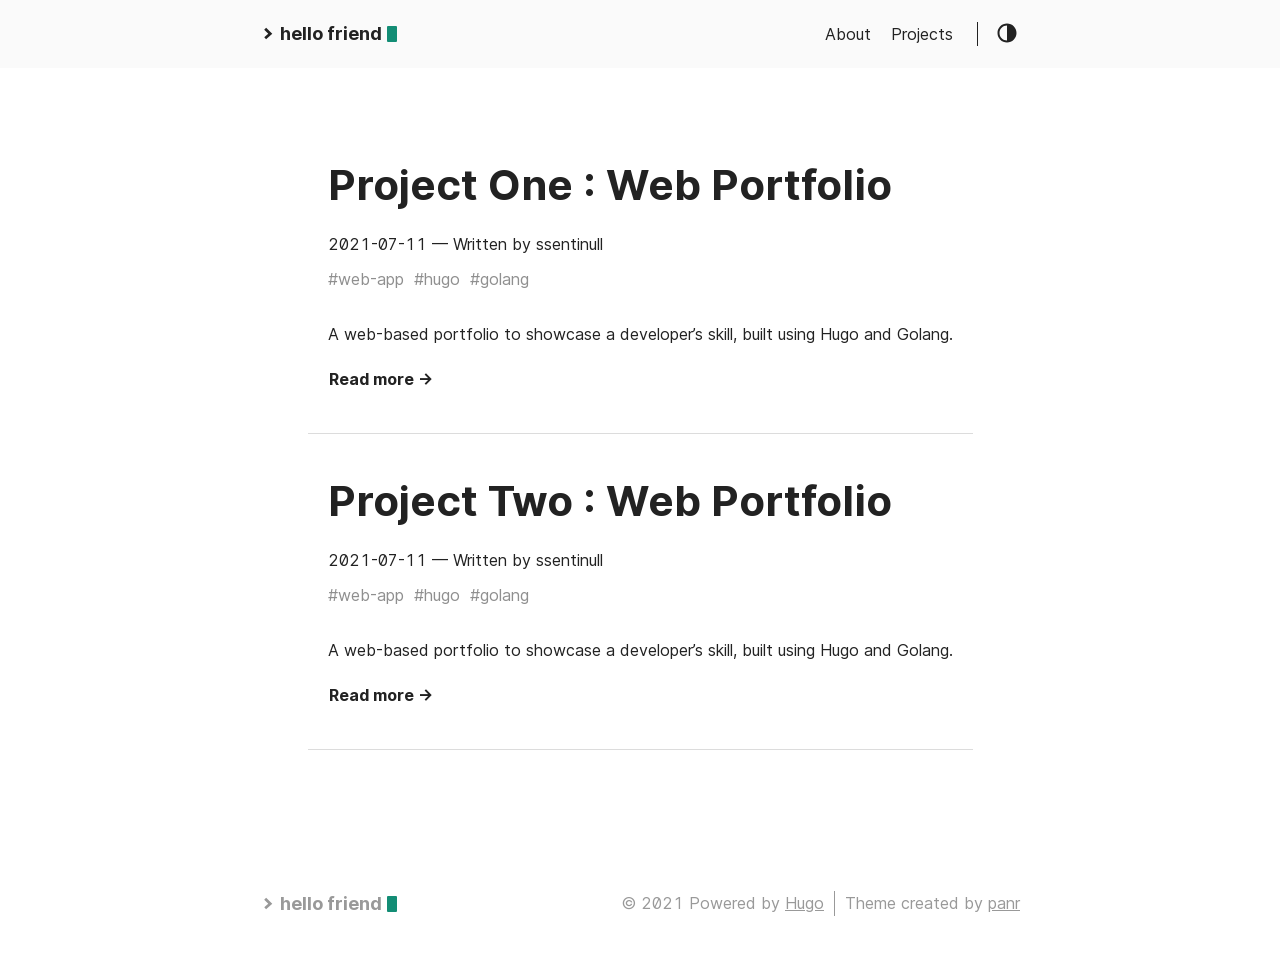
==== projects/index.html @ eb43e6ff "feat: new portfolio" ====
<!DOCTYPE html>
<html lang="en">
  <head>
    
      <title>
        Projects ::
        Hello Friend — A simple theme for Hugo
      </title>
    
    <meta http-equiv="content-type" content="text/html; charset=utf-8" />
<meta name="viewport" content="width=device-width, initial-scale=1.0" />
<meta
  name="description"
  content=""
/>
<meta
  name="keywords"
  content=""
/>
<meta name="robots" content="noodp" />
<link rel="canonical" href="/projects/" />





<link rel="stylesheet" href="/assets/style.css" />

<link rel="stylesheet" href="/style.css" />


<link
  rel="apple-touch-icon-precomposed"
  sizes="144x144"
  href="/img/apple-touch-icon-144-precomposed.png"
/>
<link rel="shortcut icon" href="/img/favicon.png" />


<link href="/assets/fonts/Inter-Italic.woff2" rel="preload" type="font/woff2" as="font" crossorigin="">
<link href="/assets/fonts/Inter-Regular.woff2" rel="preload" type="font/woff2" as="font" crossorigin="">
<link href="/assets/fonts/Inter-Medium.woff2" rel="preload" type="font/woff2" as="font" crossorigin="">
<link href="/assets/fonts/Inter-MediumItalic.woff2" rel="preload" type="font/woff2" as="font" crossorigin="">
<link href="/assets/fonts/Inter-Bold.woff2" rel="preload" type="font/woff2" as="font" crossorigin="">
<link href="/assets/fonts/Inter-BoldItalic.woff2" rel="preload" type="font/woff2" as="font" crossorigin="">


<meta name="twitter:card" content="summary"/>
<meta name="twitter:title" content="Projects"/>
<meta name="twitter:description" content=""/>



<meta property="og:title" content="Projects" />
<meta property="og:description" content="" />
<meta property="og:type" content="website" />
<meta property="og:url" content="/projects/" />
<meta property="og:updated_time" content="2021-07-11T00:00:00+00:00" /><meta property="og:site_name" content="Hello Friend" />



<link rel="alternate" type="application/rss+xml" href="/projects/index.xml" title="Hello Friend" />



  </head>
  <body class="">
    <div class="container">
      <header class="header">
  <span class="header__inner">
    <a
  href="/projects"
  class="logo"
  style="text-decoration: none;"
>
  
    <span class="logo__mark"><svg xmlns="http://www.w3.org/2000/svg" class="greater-icon" viewBox="0 0 44 44">
  <path fill="none" d="M15 8l14.729 14.382L15 35.367" />
</svg>
</span>
    <span class="logo__text"
      >hello friend</span
    >
    <span class="logo__cursor"></span>
  
</a>

    <span class="header__right">
      
        <nav class="menu">
  <ul class="menu__inner menu__inner--desktop">
    
      
        
          <li><a href="/about">About</a></li>
        
      
        
          <li><a href="/projects">Projects</a></li>
        
      
      
      
  </ul>

  <ul class="menu__inner menu__inner--mobile">
    
      
        <li><a href="/about">About</a></li>
      
    
      
        <li><a href="/projects">Projects</a></li>
      
    
  </ul>
</nav>

        <span class="menu-trigger">
          <svg xmlns="http://www.w3.org/2000/svg" viewBox="0 0 24 24">
            <path d="M0 0h24v24H0z" fill="none" />
            <path d="M3 18h18v-2H3v2zm0-5h18v-2H3v2zm0-7v2h18V6H3z" />
          </svg>
        </span>
      
      <span class="theme-toggle">
        <svg
  class="theme-toggler"
  width="24"
  height="24"
  viewBox="0 0 48 48"
  fill="none"
  xmlns="http://www.w3.org/2000/svg"
>
  <path
    d="M22 41C32.4934 41 41 32.4934 41 22C41 11.5066 32.4934 3 22
  3C11.5066 3 3 11.5066 3 22C3 32.4934 11.5066 41 22 41ZM7 22C7
  13.7157 13.7157 7 22 7V37C13.7157 37 7 30.2843 7 22Z"
  />
</svg>

      </span>
    </span>
  </span>
</header>


      <div class="content">
        
  <div class="posts">
    
      <div class="post on-list">
        <h1 class="post-title"><a href="/projects/project-one/">Project One : Web Portfolio</a></h1>
        <div class="post-meta">
          
            <span class="post-date">
              2021-07-11
            </span>

            
          
          
            <span class="post-author"
              >— Written by ssentinull</span
            >


          
        </div>

        
          <span class="post-tags">
            
              <a href="/tags/web-app/">#web-app</a>&nbsp;
            
              <a href="/tags/hugo/">#hugo</a>&nbsp;
            
              <a href="/tags/golang/">#golang</a>&nbsp;
            
          </span>
        

        

        <div class="post-content">
          
            A web-based portfolio to showcase a developer&rsquo;s skill, built using Hugo and Golang.
            
        </div>
        
          <div>
            <a class="read-more button" href="/projects/project-one/"
              >Read more →</a
            >
          </div>
        
      </div>
    
      <div class="post on-list">
        <h1 class="post-title"><a href="/projects/project-two/">Project Two : Web Portfolio</a></h1>
        <div class="post-meta">
          
            <span class="post-date">
              2021-07-11
            </span>

            
          
          
            <span class="post-author"
              >— Written by ssentinull</span
            >


          
        </div>

        
          <span class="post-tags">
            
              <a href="/tags/web-app/">#web-app</a>&nbsp;
            
              <a href="/tags/hugo/">#hugo</a>&nbsp;
            
              <a href="/tags/golang/">#golang</a>&nbsp;
            
          </span>
        

        

        <div class="post-content">
          
            A web-based portfolio to showcase a developer&rsquo;s skill, built using Hugo and Golang.
            
        </div>
        
          <div>
            <a class="read-more button" href="/projects/project-two/"
              >Read more →</a
            >
          </div>
        
      </div>
    
    <div class="pagination">
  <div class="pagination__buttons">
    
    
  </div>
</div>

  </div>

      </div>

      
        <footer class="footer">
  <div class="footer__inner">
    
      <a
  href="/projects"
  class="logo"
  style="text-decoration: none;"
>
  
    <span class="logo__mark"><svg xmlns="http://www.w3.org/2000/svg" class="greater-icon" viewBox="0 0 44 44">
  <path fill="none" d="M15 8l14.729 14.382L15 35.367" />
</svg>
</span>
    <span class="logo__text"
      >hello friend</span
    >
    <span class="logo__cursor"></span>
  
</a>

      <div class="copyright">
        <span
          >© 2021 Powered by
          <a href="https://gohugo.io" target="_blank" rel="noopener">Hugo</a></span
        >
        <span
          >Theme created by
          <a href="https://twitter.com/panr" target="_blank" rel="noopener">panr</a></span
        >
      </div>
    
  </div>
</footer>

<script src="/assets/main.js"></script>
<script src="/assets/prism.js"></script>


      
    </div>

    
  </body>
</html>
---- assets/style.css ----
@font-face{font-family:Inter;font-style:normal;font-weight:400;font-feature-settings:"liga","tnum","case","calt","zero","ss01","locl";src:url(fonts/Inter-Regular.woff2) format("woff2"),url(fonts/Inter-Regular.woff) format("woff");font-display:swap}@font-face{font-family:Inter;font-style:italic;font-weight:400;font-feature-settings:"liga","tnum","case","calt","zero","ss01","locl";src:url(fonts/Inter-Italic.woff2) format("woff2"),url(fonts/Inter-Italic.woff) format("woff");font-display:swap}@font-face{font-family:Inter;font-style:normal;font-weight:600;font-feature-settings:"liga","tnum","case","calt","zero","ss01","locl";src:url(fonts/Inter-Medium.woff2) format("woff2"),url(fonts/Inter-Medium.woff) format("woff");font-display:swap}@font-face{font-family:Inter;font-style:italic;font-weight:600;font-feature-settings:"liga","tnum","case","calt","zero","ss01","locl";src:url(fonts/Inter-MediumItalic.woff2) format("woff2"),url(fonts/Inter-MediumItalic.woff) format("woff");font-display:swap}@font-face{font-family:Inter;font-style:normal;font-weight:800;font-feature-settings:"liga","tnum","case","calt","zero","ss01","locl";src:url(fonts/Inter-Bold.woff2) format("woff2"),url(fonts/Inter-Bold.woff) format("woff");font-display:swap}@font-face{font-family:Inter;font-style:italic;font-weight:800;font-feature-settings:"liga","tnum","case","calt","zero","ss01","locl";src:url(fonts/Inter-BoldItalic.woff2) format("woff2"),url(fonts/Inter-BoldItalic.woff) format("woff");font-display:swap}:root{--background:#fff;--background-secondary:#eaeaea;--header:#fafafa;--color:#222;--color-secondary:#999;--border-color:#dcdcdc;--phoneWidth:(max-width:684px);--tabletWidth:(max-width:900px)}body.dark-theme{--background:#292a2d;--background-secondary:#3b3d42;--header:#252627;--color:#a9a9b3;--color-secondary:#73747b;--border-color:#4a4b50}.button-container{display:table;margin-left:auto;margin-right:auto}.button,a.button,button{position:relative;display:flex;align-items:center;justify-content:center;padding:8px 18px;margin-bottom:5px;background:#eaeaea;background:var(--background-secondary);text-decoration:none;text-align:center;font-weight:500;border-radius:8px;border:1px solid transparent;-webkit-appearance:none;-moz-appearance:none;appearance:none;cursor:pointer;outline:none}.button.outline,a.button.outline,button.outline{background:transparent;border-color:#eaeaea;border-color:var(--background-secondary);box-shadow:none;padding:8px 18px}.button.outline :hover,a.button.outline :hover,button.outline :hover{transform:none;box-shadow:none}.button.primary,a.button.primary,button.primary{box-shadow:0 4px 6px rgba(50,50,93,.11),0 1px 3px rgba(0,0,0,.08)}.button.primary:hover,a.button.primary:hover,button.primary:hover{box-shadow:0 2px 6px rgba(50,50,93,.21),0 1px 3px rgba(0,0,0,.08)}.button.link,a.button.link,button.link{background:none;font-size:1rem}.button.small,a.button.small,button.small{font-size:.8rem}.button.wide,a.button.wide,button.wide{min-width:200px;padding:14px 24px}a.read-more,a.read-more:active,a.read-more:hover{display:inline-flex;background:none;box-shadow:none;padding:0;margin:20px 0;font-weight:700}.code-toolbar{margin-bottom:20px}.code-toolbar .toolbar-item a{display:inline-flex;padding:3px 8px;margin-bottom:5px;background:#eaeaea;background:var(--background-secondary);text-decoration:none;text-align:center;font-size:13px;font-weight:500;border-radius:8px;border:1px solid transparent;-webkit-appearance:none;-moz-appearance:none;appearance:none;cursor:pointer;outline:none}.code-toolbar .toolbar-item a,.header{position:relative;align-items:center;justify-content:center}.header{background:#fafafa;background:var(--header);display:flex;padding:20px}.header__right{display:flex;flex-direction:row;align-items:center}@media (max-width:683px){.header__right{flex-direction:row-reverse}}.header__inner{justify-content:space-between;margin:0 auto;width:760px;max-width:100%}.header__inner,.theme-toggle{display:flex;align-items:center}.theme-toggle{justify-content:center;line-height:1;cursor:pointer}.theme-toggler{fill:currentColor}.logo{display:flex;align-items:center;flex:0 0 auto;text-decoration:none;font-weight:700}.logo img{height:44px}.logo__mark{display:inline-flex;align-items:center;margin-right:5px}.logo__mark .greater-icon{width:.95rem;height:100%}.logo__mark .greater-icon path{stroke:currentColor;stroke-width:8px}.logo__text{font-size:1.125rem}.logo__cursor{display:inline-block;width:10px;height:1rem;background:#138d75;margin-left:5px;border-radius:1px;-webkit-animation:cursor 1s infinite;animation:cursor 1s infinite}@-webkit-keyframes cursor{0%{opacity:0}50%{opacity:1}to{opacity:0}}@keyframes cursor{0%{opacity:0}50%{opacity:1}to{opacity:0}}.menu{--color:rgba(0,0,0,0.12);--shadow:0 8px 20px var(--color);border-right:1px solid;margin-right:18px;padding-right:24px;font-weight:500}@media (max-width:683px){.menu{position:absolute;background:#fafafa;background:var(--header);box-shadow:var(--shadow);margin:0;padding:5px;list-style:none;border-radius:5px;z-index:99;border:none;top:50px;right:10px}}.menu a{text-decoration:none}.menu__inner{display:flex;align-items:center;justify-content:flex-end;flex-wrap:wrap;list-style:none;margin:0;padding:0}@media (max-width:683px){.menu__inner--desktop{display:none}}.menu__inner--mobile{display:none}@media (max-width:683px){.menu__inner--mobile{display:block}}.menu__inner li{text-align:left;flex:0 0 auto}.menu__inner li:not(:first-of-type){margin-left:20px}@media (max-width:683px){.menu__inner{flex-direction:column;align-items:flex-start;padding:0}.menu__inner li{margin-left:0!important;padding:10px}}.menu__sub-inner{position:relative;list-style:none;padding:0;margin:0}.menu__sub-inner:not(:only-child){margin-left:20px}.menu__sub-inner-more{position:absolute;background:#fafafa;background:var(--header);box-shadow:var(--shadow);margin:0;padding:5px;list-style:none;border-radius:5px;z-index:99;top:35px;left:0}.menu__sub-inner-more-trigger{display:inline-flex;align-items:center;-webkit-user-select:none;-moz-user-select:none;-ms-user-select:none;user-select:none;cursor:pointer}.menu__sub-inner-more-trigger-icon{display:inline-flex;align-items:center;margin-left:3px;transform:rotate(90deg);line-height:1}.menu__sub-inner-more-trigger-icon .greater-icon{width:.95rem;height:100%}.menu__sub-inner-more-trigger-icon .greater-icon path{stroke:currentColor;stroke-width:5px}.menu__inner .menu__sub-inner-more li{margin-left:0;white-space:nowrap}.menu__inner .menu__sub-inner-more li:hover{background:rgba(0,0,0,.05);border-radius:3px;cursor:pointer}.menu__sub-inner-more li a{width:100%;display:inline-block;padding:10px}.menu-trigger{width:24px;height:24px;fill:currentColor;margin-left:10px;cursor:pointer}html{box-sizing:border-box}*,:after,:before{box-sizing:inherit}body{margin:0;padding:0;font-family:Inter,-apple-system,BlinkMacSystemFont,Roboto,Segoe UI,Helvetica,Arial,sans-serif;font-size:1rem;font-weight:500;font-feature-settings:"liga","tnum","case","calt","zero","ss01","locl";line-height:1.54;background-color:#fff;background-color:var(--background);color:#222;color:var(--color);text-rendering:optimizeLegibility;-webkit-font-smoothing:antialiased;-webkit-overflow-scrolling:touch;-webkit-text-size-adjust:100%}@media (max-width:683px){body{font-size:1rem}}h1,h2,h3,h4,h5,h6{line-height:1.3}h1{font-size:2.625rem}h2{font-size:1.625rem}h3{font-size:1.375rem}h4{font-size:1.125rem}@media (max-width:683px){h1{font-size:2rem}h2{font-size:1.4rem}h3{font-size:1.15rem}h4{font-size:1.125rem}}a{color:inherit}img{display:block;max-width:100%}img.center,img.left{margin-right:auto}img.center,img.right{margin-left:auto}figure{display:table;max-width:100%;margin:25px 0}figure.center,figure.left{margin-right:auto}figure.center,figure.right{margin-left:auto}figure figcaption{font-size:.9rem;margin-top:5px;opacity:.8}figure figcaption.left{text-align:left}figure figcaption.center{text-align:center}figure figcaption.right{text-align:right}code,kbd{font-family:Consolas,Monaco,Andale Mono,Ubuntu Mono,monospace;background:#eaeaea;background:var(--background-secondary);padding:1px 6px;margin:0 2px;border-radius:5px;font-size:.9rem;font-weight:400}code code,code kbd,kbd code,kbd kbd{background:transparent;padding:0;margin:0}pre{font-feature-settings:normal;background:#212020;padding:20px;border-radius:8px;font-size:.9rem;overflow:auto}@media (max-width:683px){pre{white-space:pre-wrap;word-wrap:break-word}}pre code{font-feature-settings:normal;background:none!important;color:#ccc;margin:0;padding:0;font-size:inherit}blockquote{border-left:2px solid;margin:40px;padding:10px 20px}@media (max-width:683px){blockquote{margin:10px;padding:10px}}blockquote:before{content:"”";font-family:Georgia,serif;font-size:3.875rem;position:absolute;left:-40px;top:-20px}blockquote p:first-of-type{margin-top:0}blockquote p:last-of-type{margin-bottom:0}table{table-layout:fixed;border-collapse:collapse;width:100%;margin:40px 0;border-radius:5px}table,td,th{border:1px solid;padding:10px}th{background:#eaeaea;background:var(--background-secondary)}ol,ul{margin-left:40px;padding:0}@media (max-width:683px){ol,ul{margin-left:20px}}ol ol{list-style-type:lower-alpha}.container{flex-direction:column;text-align:center}.container,.content{display:flex;justify-content:center}.content{flex-direction:column;flex:1 auto;align-items:center;margin:50px 0}@media (max-width:683px){.content{margin-top:0}}hr{width:100%;border:none;background:#dcdcdc;background:var(--border-color);height:1px}.hidden{display:none}.framed{padding:20px;border-radius:10px;border:1px solid #dcdcdc;border:1px solid var(--border-color);max-width:800px}blockquote.twitter-tweet{background:rgba(44,124,186,.1);border:none;padding:30px;color:inherit;font-size:inherit;line-height:inherit;border-radius:8px}.post{width:100%;max-width:800px;text-align:left;padding:20px;margin:20px auto}@media (max-width:899px){.post{max-width:660px}}.post:not(:last-of-type){border-bottom:1px solid #dcdcdc;border-bottom:1px solid var(--border-color)}.post-meta{font-size:1rem;margin-bottom:10px}@media (max-width:683px){.post-meta{font-size:.85rem}}.post-title{font-size:2.625rem;margin:0 0 20px}@media (max-width:683px){.post-title{font-size:2rem}}.post-title a{text-decoration:none}.post-tags{display:block;margin-bottom:20px;font-size:1rem;opacity:.5}.post-tags a{text-decoration:none}.post-content{margin-top:30px}.post-cover{margin:40px -50px;width:860px;max-width:860px}.post-cover img{margin:0 auto;border-radius:8px;box-shadow:0 12px 40px rgba(0,0,0,.15)}@media (max-width:899px){.post-cover{margin:20px 0;width:100%}}.post--regulation h1,.post--regulation h2{justify-content:center}.post--regulation h2{margin-bottom:10px}.post--regulation h2+h2{margin-top:-10px;margin-bottom:20px}.pagination{margin-top:50px}.pagination__title{display:flex;text-align:center;position:relative;margin:100px 0 20px}.pagination__title-h{text-align:center;margin:0 auto;padding:5px 10px;background:#fff;background:var(--background);color:#999;color:var(--color-secondary);font-size:.8rem;text-transform:uppercase;text-decoration:none;letter-spacing:.1em;z-index:1}.pagination__title hr{position:absolute;left:0;right:0;width:100%;margin-top:15px;z-index:0}.pagination__buttons{display:flex;align-items:center;justify-content:center}.pagination__buttons a{text-decoration:none;font-weight:700}.button{position:relative;display:inline-flex;align-items:center;justify-content:center;background:#eaeaea;background:var(--background-secondary);font-size:1rem;font-weight:500;border-radius:8px;max-width:40%;padding:0;cursor:pointer;-webkit-appearance:none;-moz-appearance:none;appearance:none}.button+.button{margin-left:10px}.button a{display:flex;padding:8px 16px;text-decoration:none}.button__text,.button a{text-overflow:ellipsis;white-space:nowrap;overflow:hidden}.button.next .button__icon{margin-left:8px}.button.previous .button__icon{margin-right:8px}.footer{padding:40px 20px;flex-grow:0;color:#999;color:var(--color-secondary)}.footer__inner{display:flex;align-items:center;justify-content:space-between;margin:0 auto;width:760px;max-width:100%}@media (max-width:899px){.footer__inner{flex-direction:column}}.footer a{color:inherit}.footer .copyright{display:flex;flex-direction:row;align-items:center;font-size:1rem}.footer .copyright--user{margin:auto;text-align:center}.footer .copyright>:first-child:not(:only-child){border-right:1px solid;padding-right:10px;margin-right:10px}@media (max-width:899px){.footer .copyright>:first-child:not(:only-child){border:none;padding:0;margin:0}}@media (max-width:899px){.footer .copyright{flex-direction:column;margin-top:10px}}.terms{width:100%;max-width:800px;text-align:left;padding:20px;margin:0 auto}.terms__list{padding:0 0 0 20px;margin:0}.terms__list a{text-decoration:none}.terms__term{margin-bottom:15px}.terms__term-count{background:#eaeaea;background:var(--background-secondary);font-size:12px;margin-left:5px;padding:2px 10px;border-radius:5px;text-decoration:none}.archive{width:100%;max-width:800px;text-align:left;padding:20px;margin:0 auto}.archive__group-month{display:flex;align-items:flex-start;padding:10px 0}@media (max-width:683px){.archive__group-month{flex-direction:column}}.archive__group-month:not(:last-of-type){border-bottom:1px solid #dcdcdc;border-bottom:1px solid var(--border-color)}.archive__group-year{margin-top:40px}@media (max-width:683px){.archive__group-year{margin-top:20px}}.archive__group-year:not(:last-of-type){border-bottom:1px solid #dcdcdc;border-bottom:1px solid var(--border-color)}.archive__group-year-header{margin:10px 0}.archive__group-month-header{margin:25px 0;width:200px;opacity:.5}@media (max-width:683px){.archive__group-month-header{margin:10px 0 0}}.archive__group-posts{width:100%}.archive__post{padding:20px 0}.archive__post:not(:last-of-type){border-bottom:1px solid #dcdcdc;border-bottom:1px solid var(--border-color)}.archive__post-title{margin:5px 0}.archive__post-title a{display:block;text-decoration:none}code[class*=language-],pre[class*=language-]{background:none;font-family:Consolas,Monaco,Andale Mono,Ubuntu Mono,monospace;text-align:left;white-space:pre;word-spacing:normal;word-break:normal;word-wrap:normal;-moz-tab-size:4;-o-tab-size:4;tab-size:4;-webkit-hyphens:none;-ms-hyphens:none;hyphens:none}pre[class*=language-]{padding:1em;margin:.5em 0;overflow:auto}:not(pre)>code[class*=language-],pre[class*=language-]{background:#212020!important;color:inherit!important;border-radius:8px}:not(pre)>code[class*=language-]{padding:.1em;border-radius:.3em;white-space:normal}.token.block-comment,.token.cdata,.token.comment,.token.doctype,.token.prolog{color:hsla(0,0%,100%,.4)}.token.punctuation{color:#a9a9b3}.token.attr-name,.token.deleted,.token.namespace,.token.tag{color:#e2777a}.token.function-name{color:#6196cc}.token.boolean,.token.function,.token.number{color:#f08d49}.token.class-name,.token.constant,.token.property,.token.symbol{color:#f8c555}.token.atrule,.token.builtin,.token.important,.token.keyword,.token.selector{color:#cc99cd}.token.attr-value,.token.char,.token.regex,.token.string,.token.variable{color:#7ec699}.token.entity,.token.operator,.token.url{color:#67cdcc}.token.bold,.token.important{font-weight:700}.token.italic{font-style:italic}.token.entity{cursor:help}.token.inserted{color:green}pre[class*=language-].line-numbers{position:relative;padding-left:3.8em;counter-reset:linenumber}pre[class*=language-].line-numbers>code{position:relative;white-space:inherit}.line-numbers .line-numbers-rows{position:absolute;pointer-events:none;top:0;font-size:100%;left:-3.8em;width:3em;letter-spacing:-1px;border-right:1px solid #999;-webkit-user-select:none;-moz-user-select:none;-ms-user-select:none;user-select:none}.line-numbers-rows>span{pointer-events:none;display:block;counter-increment:linenumber}.line-numbers-rows>span:before{content:counter(linenumber);color:#999;display:block;padding-right:.8em;text-align:right}div.code-toolbar{position:relative}div.code-toolbar>.toolbar{position:absolute;top:.3em;right:.2em;transition:opacity .3s ease-in-out;opacity:0}div.code-toolbar:hover>.toolbar{opacity:1}div.code-toolbar>.toolbar .toolbar-item{display:inline-block}div.code-toolbar>.toolbar a{cursor:pointer}div.code-toolbar>.toolbar button{background:none;border:0;color:inherit;font:inherit;line-height:normal;overflow:visible;padding:0;-webkit-user-select:none;-moz-user-select:none;-ms-user-select:none}div.code-toolbar>.toolbar a,div.code-toolbar>.toolbar button,div.code-toolbar>.toolbar span{color:#bbb;font-size:.8em;padding:0 .5em;background:#f5f2f0;background:hsla(0,0%,87.8%,.2);box-shadow:0 2px 0 0 rgba(0,0,0,.2);border-radius:.5em}div.code-toolbar>.toolbar a:focus,div.code-toolbar>.toolbar a:hover,div.code-toolbar>.toolbar button:focus,div.code-toolbar>.toolbar button:hover,div.code-toolbar>.toolbar span:focus,div.code-toolbar>.toolbar span:hover{color:inherit;text-decoration:none}.command-line-prompt{border-right:1px solid #999;display:block;float:left;font-size:100%;letter-spacing:-1px;margin-right:1em;pointer-events:none;-webkit-user-select:none;-moz-user-select:none;-ms-user-select:none;user-select:none}.command-line-prompt>span:before{color:#999;content:" ";display:block;padding-right:.8em}.command-line-prompt>span[data-user]:before{content:"[" attr(data-user) "@" attr(data-host) "] $"}.command-line-prompt>span[data-user=root]:before{content:"[" attr(data-user) "@" attr(data-host) "] #"}.command-line-prompt>span[data-prompt]:before{content:attr(data-prompt)}.collapsable-code{position:relative;width:100%;margin:40px 0}.collapsable-code input[type=checkbox]{position:absolute;visibility:hidden}.collapsable-code input[type=checkbox]:checked~.code-toolbar pre,.collapsable-code input[type=checkbox]:checked~pre{height:0;padding:0;border-top:none}.collapsable-code input[type=checkbox]:checked~.code-toolbar{padding:0;border-top:none}.collapsable-code input[type=checkbox]:checked~.code-toolbar .toolbar{display:none}.collapsable-code input[type=checkbox]:checked~label{border-radius:10px}.collapsable-code input[type=checkbox]:checked~label .collapsable-code__toggle:after{content:attr(data-label-expand)}.collapsable-code label{position:relative;display:flex;justify-content:space-between;background:#eaeaea;background:var(--background-secondary);padding:10px;border-top-left-radius:10px;border-top-right-radius:10px;min-width:30px;min-height:30px;margin:0;cursor:pointer}.collapsable-code__title{flex:1;color:#222;color:var(--color);padding:3px 10px;text-overflow:ellipsis;white-space:nowrap;overflow:hidden}.collapsable-code__language{background:#fff;background:var(--background);color:#222;color:var(--color);border-radius:10px;padding:3px 10px}.collapsable-code__toggle{color:#222;color:var(--color);font-size:16px;padding:3px 10px}.collapsable-code__toggle:after{content:attr(data-label-collapse)}.collapsable-code pre{margin-top:0;border-top-left-radius:0;border-top-right-radius:0}.collapsable-code code:first-line,.collapsable-code pre:first-line{line-height:0}.collapsable-code .code-toolbar{margin:0}
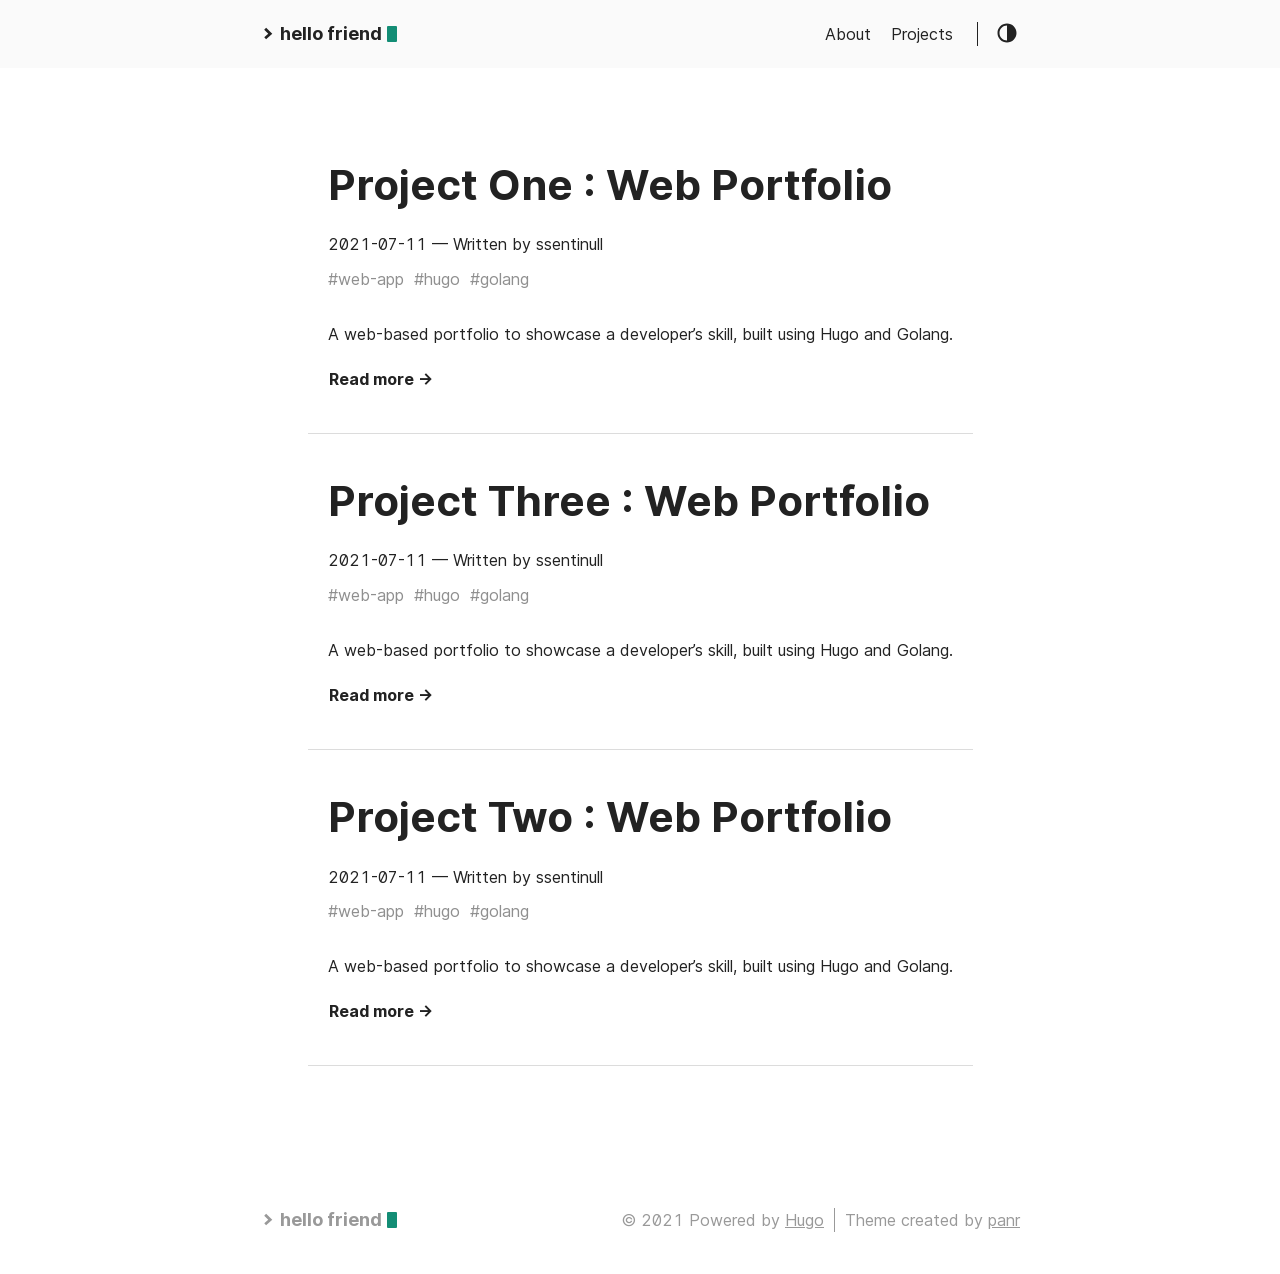
==== commit 8b7530b3: "feat: rebuild site on Tue  9 Nov 16:51:53 WIB 2021" ====
--- a/projects/index.html
+++ b/projects/index.html
@@ -197,6 +197,53 @@
       </div>
     
       <div class="post on-list">
+        <h1 class="post-title"><a href="/projects/project-three/">Project Three : Web Portfolio</a></h1>
+        <div class="post-meta">
+          
+            <span class="post-date">
+              2021-07-11
+            </span>
+
+            
+          
+          
+            <span class="post-author"
+              >— Written by ssentinull</span
+            >
+
+
+          
+        </div>
+
+        
+          <span class="post-tags">
+            
+              <a href="/tags/web-app/">#web-app</a>&nbsp;
+            
+              <a href="/tags/hugo/">#hugo</a>&nbsp;
+            
+              <a href="/tags/golang/">#golang</a>&nbsp;
+            
+          </span>
+        
+
+        
+
+        <div class="post-content">
+          
+            A web-based portfolio to showcase a developer&rsquo;s skill, built using Hugo and Golang.
+            
+        </div>
+        
+          <div>
+            <a class="read-more button" href="/projects/project-three/"
+              >Read more →</a
+            >
+          </div>
+        
+      </div>
+    
+      <div class="post on-list">
         <h1 class="post-title"><a href="/projects/project-two/">Project Two : Web Portfolio</a></h1>
         <div class="post-meta">
           
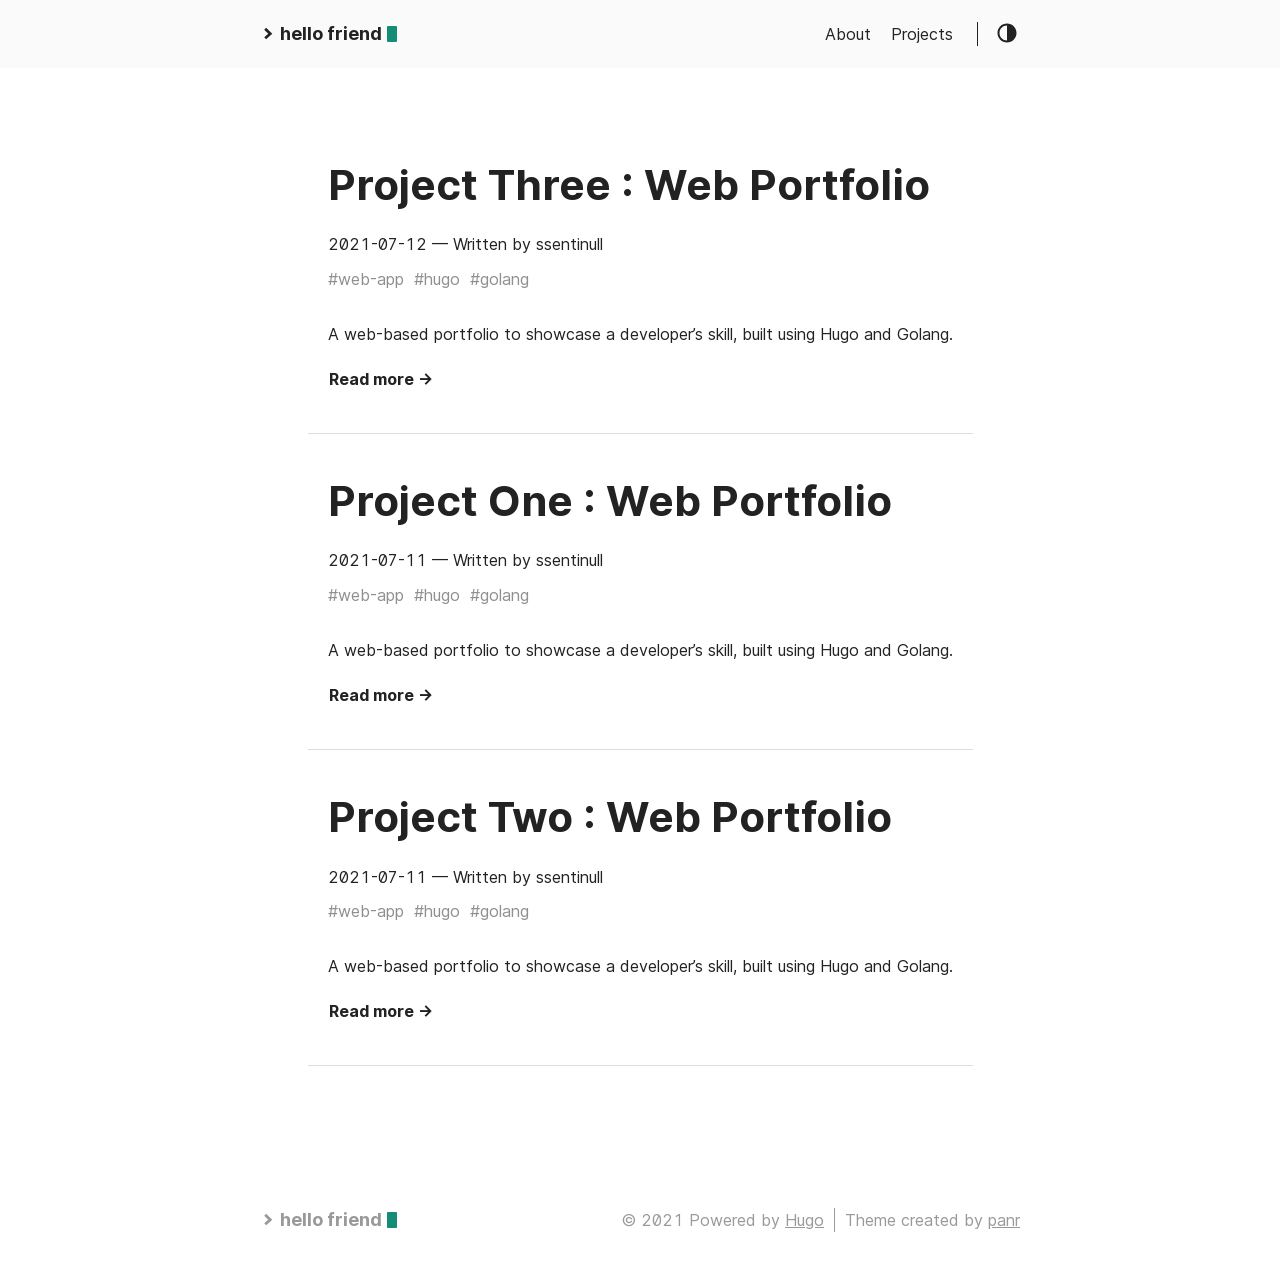
==== commit fdc323e4: "feat: rebuild site on Tue  9 Nov 17:01:44 WIB 2021" ====
--- a/projects/index.html
+++ b/projects/index.html
@@ -55,7 +55,7 @@
 <meta property="og:description" content="" />
 <meta property="og:type" content="website" />
 <meta property="og:url" content="/projects/" />
-<meta property="og:updated_time" content="2021-07-11T00:00:00+00:00" /><meta property="og:site_name" content="Hello Friend" />
+<meta property="og:updated_time" content="2021-07-12T00:00:00+00:00" /><meta property="og:site_name" content="Hello Friend" />
 
 
 
@@ -150,6 +150,53 @@
   <div class="posts">
     
       <div class="post on-list">
+        <h1 class="post-title"><a href="/projects/project-three/">Project Three : Web Portfolio</a></h1>
+        <div class="post-meta">
+          
+            <span class="post-date">
+              2021-07-12
+            </span>
+
+            
+          
+          
+            <span class="post-author"
+              >— Written by ssentinull</span
+            >
+
+
+          
+        </div>
+
+        
+          <span class="post-tags">
+            
+              <a href="/tags/web-app/">#web-app</a>&nbsp;
+            
+              <a href="/tags/hugo/">#hugo</a>&nbsp;
+            
+              <a href="/tags/golang/">#golang</a>&nbsp;
+            
+          </span>
+        
+
+        
+
+        <div class="post-content">
+          
+            A web-based portfolio to showcase a developer&rsquo;s skill, built using Hugo and Golang.
+            
+        </div>
+        
+          <div>
+            <a class="read-more button" href="/projects/project-three/"
+              >Read more →</a
+            >
+          </div>
+        
+      </div>
+    
+      <div class="post on-list">
         <h1 class="post-title"><a href="/projects/project-one/">Project One : Web Portfolio</a></h1>
         <div class="post-meta">
           
@@ -190,53 +237,6 @@
         
           <div>
             <a class="read-more button" href="/projects/project-one/"
-              >Read more →</a
-            >
-          </div>
-        
-      </div>
-    
-      <div class="post on-list">
-        <h1 class="post-title"><a href="/projects/project-three/">Project Three : Web Portfolio</a></h1>
-        <div class="post-meta">
-          
-            <span class="post-date">
-              2021-07-11
-            </span>
-
-            
-          
-          
-            <span class="post-author"
-              >— Written by ssentinull</span
-            >
-
-
-          
-        </div>
-
-        
-          <span class="post-tags">
-            
-              <a href="/tags/web-app/">#web-app</a>&nbsp;
-            
-              <a href="/tags/hugo/">#hugo</a>&nbsp;
-            
-              <a href="/tags/golang/">#golang</a>&nbsp;
-            
-          </span>
-        
-
-        
-
-        <div class="post-content">
-          
-            A web-based portfolio to showcase a developer&rsquo;s skill, built using Hugo and Golang.
-            
-        </div>
-        
-          <div>
-            <a class="read-more button" href="/projects/project-three/"
               >Read more →</a
             >
           </div>
